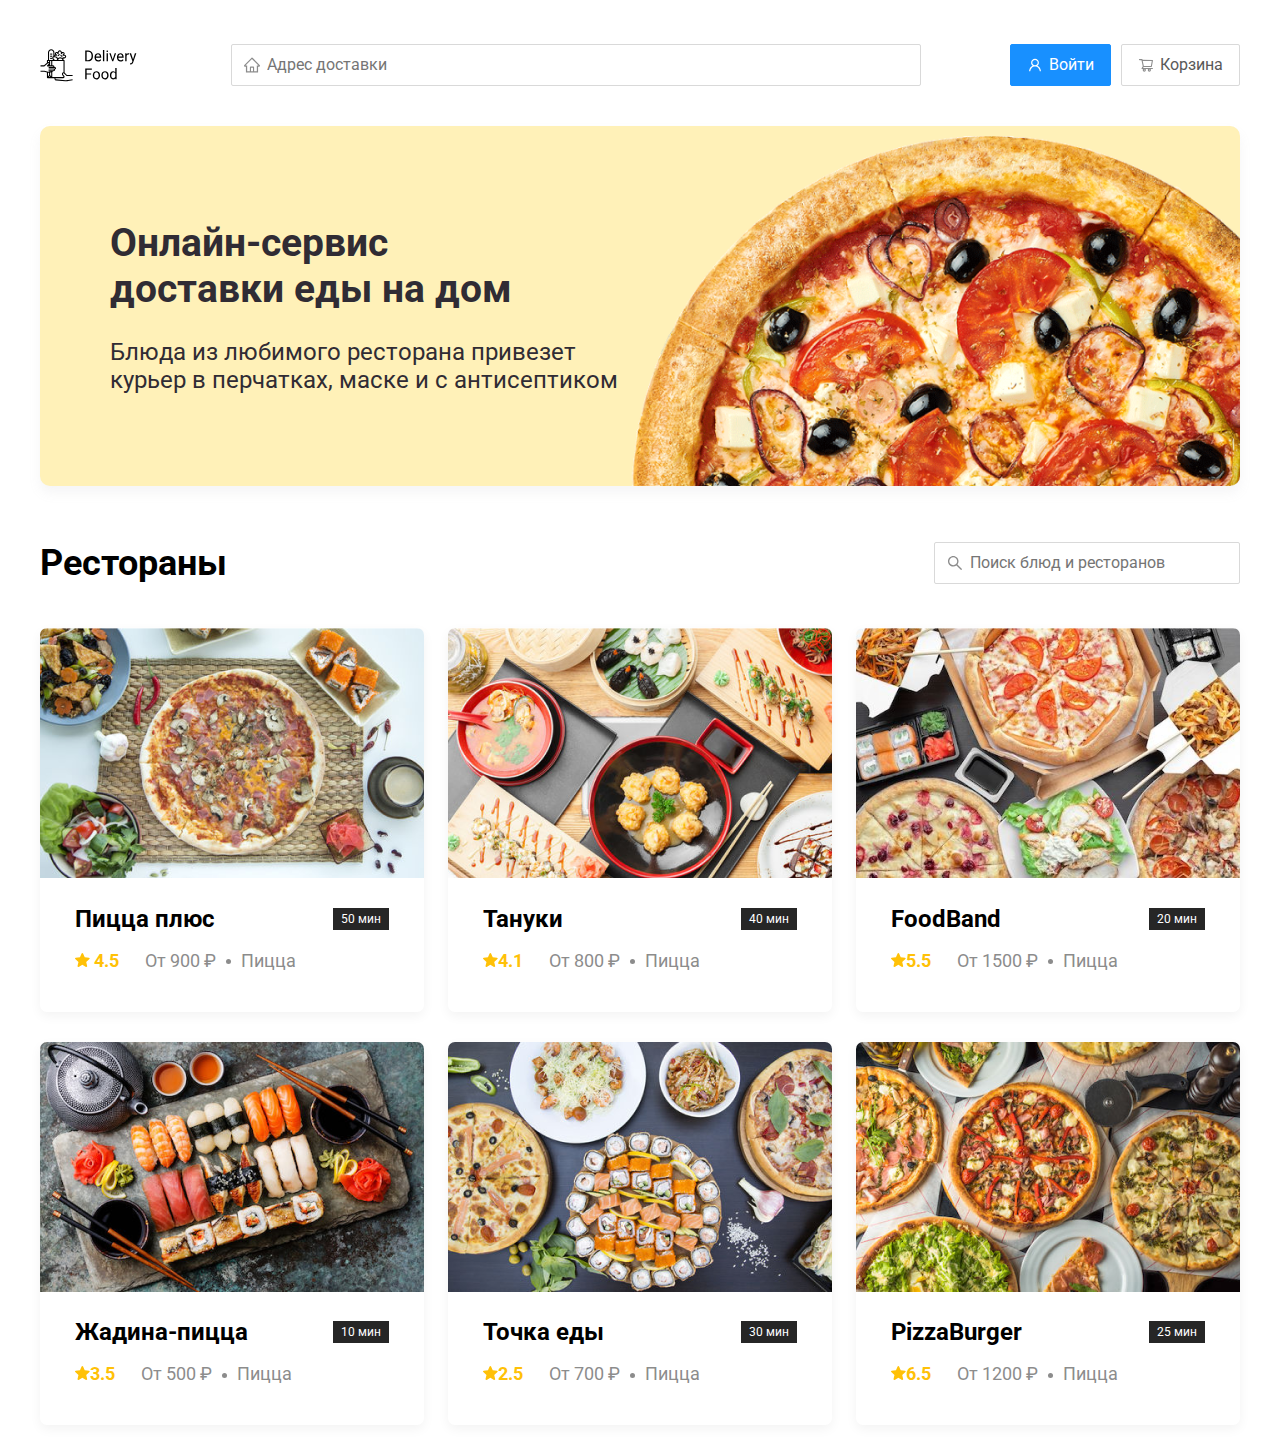
==== index.html @ b8d731ee "Add files via upload" ====
<!DOCTYPE html>
<html lang="en">
  <head>
    <meta charset="UTF-8" />
    <meta name="viewport" content="width=device-width, initial-scale=1.0" />
    <title>Delivery Food - Доставка на дом</title>
    <link
      href="https://fonts.googleapis.com/css2?family=Roboto:wght@400;700&display=swap&subset=cyrillic"
      rel="stylesheet"
    />
    <link rel="stylesheet" href="./css/normalize.css" />
    <link rel="stylesheet" href="./css/style.css" />
  </head>
  <body>
    <div class="container">
      <header class="header">
        <img src="./image/logo.svg" alt="logo" class="logo" />
        <input
          type="text"
          class="input input-address"
          placeholder="Адрес доставки"
        />
        <div class="buttons">
          <button class="button button-primary">
            <img src="./image/User.svg" alt="user" class="button-icon" />
            <span class="button-text">Войти</span>
          </button>
          <button class="button">
            <img
              src="./image/ShoppingCard.svg"
              alt="user"
              class="button-icon"
            /><span class="button-text">Корзина</span>
          </button>
        </div>
      </header>
      <section class="promo">
        <h1 class="promo-title">Онлайн-сервис <br />доставки еды на дом</h1>
        <p class="promo-text">
          Блюда из любимого ресторана привезет курьер в перчатках, маске и с
          антисептиком
        </p>
      </section>
      <section class="resturants">
        <div class="section-heading">
          <h2 class="section-title">Рестораны</h2>
          <input
            type="text"
            class="input input-search"
            placeholder="Поиск блюд и ресторанов"
          />
        </div>
        <div class="cards">
          <div class="card">
            <img src="./image/image1.png" alt="" class="card-image" />
            <div class="card-text">
              <div class="card-heading">
                <h3 class="card-title">Пицца плюс</h3>
                <span class="card-tag tag">50 мин</span>
              </div>
              <div class="card-info">
                <div class="rating">
                  <img src="./image/star.svg" alt="" class="reting-star" />
                  4.5
                </div>
                <div class="price">От 900 ₽</div>
                <div class="category">Пицца</div>
              </div>
            </div>
          </div>
          <div class="card">
            <img src="./image/image2.png" alt="" class="card-image" />
            <div class="card-text">
              <div class="card-heading">
                <h3 class="card-title">Тануки</h3>
                <span class="card-tag tag">40 мин</span>
              </div>
              <div class="card-info">
                <div class="rating">
                  <img src="./image/star.svg" alt="" class="reting-star" />4.1
                </div>
                <div class="price">От 800 ₽</div>
                <div class="category">Пицца</div>
              </div>
            </div>
          </div>
          <div class="card">
            <img src="./image/image3.png" alt="" class="card-image" />
            <div class="card-text">
              <div class="card-heading">
                <h3 class="card-title">FoodBand</h3>
                <span class="card-tag tag">20 мин</span>
              </div>
              <div class="card-info">
                <div class="rating">
                  <img src="./image/star.svg" alt="" class="reting-star" />5.5
                </div>
                <div class="price">От 1500 ₽</div>
                <div class="category">Пицца</div>
              </div>
            </div>
          </div>
          <div class="card">
            <img src="./image/image4.png" alt="" class="card-image" />
            <div class="card-text">
              <div class="card-heading">
                <h3 class="card-title">Жадина-пицца</h3>
                <span class="card-tag tag">10 мин</span>
              </div>
              <div class="card-info">
                <div class="rating">
                  <img src="./image/star.svg" alt="" class="reting-star" />3.5
                </div>
                <div class="price">От 500 ₽</div>
                <div class="category">Пицца</div>
              </div>
            </div>
          </div>
          <div class="card">
            <img src="./image/image5.png" alt="" class="card-image" />
            <div class="card-text">
              <div class="card-heading">
                <h3 class="card-title">Точка еды</h3>
                <span class="card-tag tag">30 мин</span>
              </div>
              <div class="card-info">
                <div class="rating">
                  <img src="./image/star.svg" alt="" class="reting-star" />2.5
                </div>
                <div class="price">От 700 ₽</div>
                <div class="category">Пицца</div>
              </div>
            </div>
          </div>
          <div class="card">
            <img src="./image/image6.png" alt="" class="card-image" />
            <div class="card-text">
              <div class="card-heading">
                <h3 class="card-title">PizzaBurger</h3>
                <span class="card-tag tag">25 мин</span>
              </div>
              <div class="card-info">
                <div class="rating">
                  <img src="./image/star.svg" alt="" class="reting-star" />6.5
                </div>
                <div class="price">От 1200 ₽</div>
                <div class="category">Пицца</div>
              </div>
            </div>
          </div>
        </div>
      </section>
    </div>
  </body>
</html>
---- css/style.css ----
* {
  box-sizing: border-box;
}
body {
  padding-top: 44px;
  font-family: "Roboto", sans-serif;
}
.container {
  max-width: 1200px;
  margin: auto;
}
.header {
  margin-bottom: 40px;
  display: flex;
  align-items: center;
  justify-content: space-between;
}
.input {
  background: #ffffff;
  border: 1px solid #d9d9d9;
  border-radius: 2px;
  font-size: 16px;
  line-height: 24px;
  padding: 8px;
  padding-left: 35px;
  background-repeat: no-repeat;
  background-position: left 11px center;
}
.input-address {
  width: 690px;
  background-image: url(../image/home.svg);
}
.input-search {
  width: 306px;
  background-image: url(../image/search.svg);
}
.buttons {
  display: flex;
  align-items: center;
}
.button {
  display: flex;
  align-items: center;
  padding: 8px 16px;
  background: #ffffff;
  border: 1px solid #d9d9d9;
  box-sizing: border-box;
  box-shadow: 0px 0px 2px rgba(0, 0, 0, 0.0015);
  border-radius: 2px;
  color: #595959;
  font-size: 16px;
  line-height: 24px;
}
.button-primary {
  background: #1890ff;
  border: 1px solid #1890ff;
  color: #ffffff;
  margin-right: 10px;
}
.button-icon {
  margin-right: 6px;
  vertical-align: middle;
}
.promo {
  margin-bottom: 56px;
  padding: 68px 70px;
  background: #fff1b8 url(../image/pizza.jpeg) no-repeat top right -300px / 1100px;
  border-radius: 10px;
  box-shadow: 0px 7px 12px rgba(158, 158, 163, 0.1);
}
.promo-title {
  font-style: normal;
  font-weight: bold;
  font-size: 39px;
  line-height: 46px;
  color: #302c34;
}
.promo-text {
  max-width: 538px;
  font-style: normal;
  font-weight: normal;
  font-size: 24px;
  line-height: 28px;
  color: #302c34;
}
.section-heading {
  display: flex;
  align-items: center;
  justify-content: space-between;
  margin-bottom: 44px;
}
.section-title {
  font-style: normal;
  font-weight: bold;
  font-size: 36px;
  line-height: 42px;
  color: #000000;
  margin: 0;
}
.cards {
  display: flex;
  align-items: flex-start;
  justify-content: space-between;
  flex-wrap: wrap;
}
.card {
  background: #ffffff;
  box-shadow: 0px 4px 12px rgba(0, 0, 0, 0.05);
  border-radius: 7px;
  overflow: hidden;
  margin-bottom: 30px;
}
.card-image {
  width: 384px;
  height: 250px;
  object-fit: cover;
}
.card-text {
  padding-top: 20px;
  padding-bottom: 35px;
  padding-right: 35px;
  padding-left: 35px;
}
.card-heading {
  display: flex;
  align-items: center;
  justify-content: space-between;
  margin-bottom: 10px;
}
.card-title {
  margin: 0;
  font-style: normal;
  font-weight: bold;
  font-size: 24px;
  line-height: 32px;
}
.card-tag {
  font-size: normal;
  font-weight: normal;
  font-size: 12px;
  line-height: 20px;
  color: #fff;
  background: #262626;
  background-repeat: 2px;
  padding: 1px 8px;
}
.card-info {
  display: flex;
  align-items: center;
}
.rating {
  margin-right: 26px;
  color: #ffc107;
  font-weight: bold;
  font-size: 18px;
  line-height: 32px;
}
.price,
.category {
  font-size: 18px;
  line-height: 32px;
  color: #8c8c8c;
}
.price {
  margin-right: 10px;
}
.price:after {
  content: "";
  width: 5px;
  height: 5px;
  background: #8c8c8c;
  display: inline-block;
  vertical-align: middle;
  border-radius: 50%;
  margin-left: 10px;
}
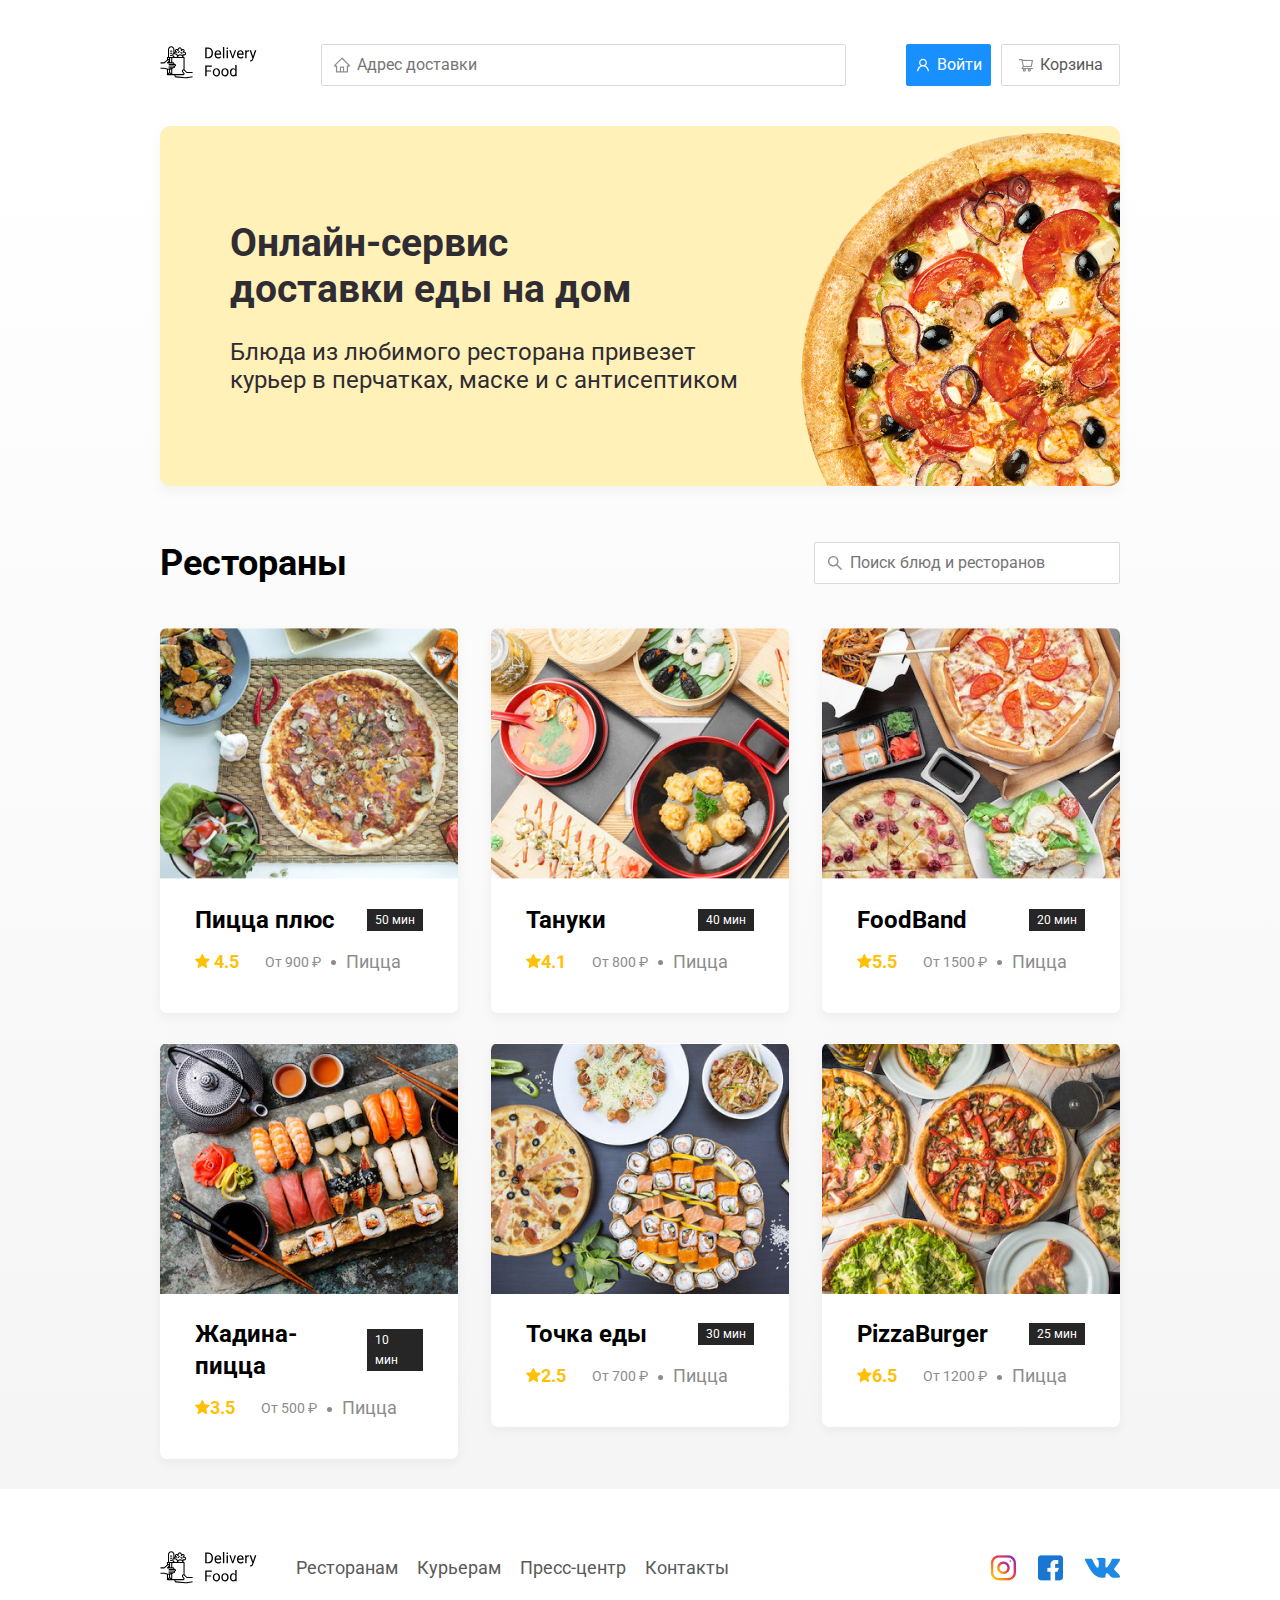
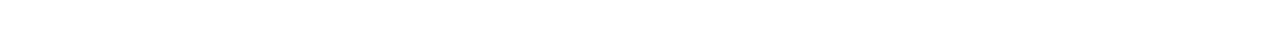
==== commit 4535d319: "Add files via upload" ====
--- a/index.html
+++ b/index.html
@@ -9,147 +9,241 @@
       rel="stylesheet"
     />
     <link rel="stylesheet" href="./css/normalize.css" />
+    <link rel="stylesheet" href="./css/animate.css/animate.css">
     <link rel="stylesheet" href="./css/style.css" />
   </head>
   <body>
-    <div class="container">
-      <header class="header">
-        <img src="./image/logo.svg" alt="logo" class="logo" />
-        <input
-          type="text"
-          class="input input-address"
-          placeholder="Адрес доставки"
-        />
-        <div class="buttons">
-          <button class="button button-primary">
-            <img src="./image/User.svg" alt="user" class="button-icon" />
-            <span class="button-text">Войти</span>
-          </button>
-          <button class="button">
-            <img
-              src="./image/ShoppingCard.svg"
-              alt="user"
-              class="button-icon"
-            /><span class="button-text">Корзина</span>
-          </button>
-        </div>
-      </header>
-      <section class="promo">
-        <h1 class="promo-title">Онлайн-сервис <br />доставки еды на дом</h1>
-        <p class="promo-text">
-          Блюда из любимого ресторана привезет курьер в перчатках, маске и с
-          антисептиком
-        </p>
-      </section>
-      <section class="resturants">
-        <div class="section-heading">
-          <h2 class="section-title">Рестораны</h2>
-          <input
-            type="text"
-            class="input input-search"
-            placeholder="Поиск блюд и ресторанов"
-          />
-        </div>
-        <div class="cards">
-          <div class="card">
-            <img src="./image/image1.png" alt="" class="card-image" />
-            <div class="card-text">
-              <div class="card-heading">
-                <h3 class="card-title">Пицца плюс</h3>
-                <span class="card-tag tag">50 мин</span>
-              </div>
-              <div class="card-info">
-                <div class="rating">
-                  <img src="./image/star.svg" alt="" class="reting-star" />
-                  4.5
-                </div>
-                <div class="price">От 900 ₽</div>
-                <div class="category">Пицца</div>
-              </div>
-            </div>
-          </div>
-          <div class="card">
-            <img src="./image/image2.png" alt="" class="card-image" />
-            <div class="card-text">
-              <div class="card-heading">
-                <h3 class="card-title">Тануки</h3>
-                <span class="card-tag tag">40 мин</span>
-              </div>
-              <div class="card-info">
-                <div class="rating">
-                  <img src="./image/star.svg" alt="" class="reting-star" />4.1
-                </div>
-                <div class="price">От 800 ₽</div>
-                <div class="category">Пицца</div>
-              </div>
-            </div>
-          </div>
-          <div class="card">
-            <img src="./image/image3.png" alt="" class="card-image" />
-            <div class="card-text">
-              <div class="card-heading">
-                <h3 class="card-title">FoodBand</h3>
-                <span class="card-tag tag">20 мин</span>
-              </div>
-              <div class="card-info">
-                <div class="rating">
-                  <img src="./image/star.svg" alt="" class="reting-star" />5.5
-                </div>
-                <div class="price">От 1500 ₽</div>
-                <div class="category">Пицца</div>
-              </div>
-            </div>
-          </div>
-          <div class="card">
-            <img src="./image/image4.png" alt="" class="card-image" />
-            <div class="card-text">
-              <div class="card-heading">
-                <h3 class="card-title">Жадина-пицца</h3>
-                <span class="card-tag tag">10 мин</span>
-              </div>
-              <div class="card-info">
-                <div class="rating">
-                  <img src="./image/star.svg" alt="" class="reting-star" />3.5
-                </div>
-                <div class="price">От 500 ₽</div>
-                <div class="category">Пицца</div>
-              </div>
-            </div>
-          </div>
-          <div class="card">
-            <img src="./image/image5.png" alt="" class="card-image" />
-            <div class="card-text">
-              <div class="card-heading">
-                <h3 class="card-title">Точка еды</h3>
-                <span class="card-tag tag">30 мин</span>
-              </div>
-              <div class="card-info">
-                <div class="rating">
-                  <img src="./image/star.svg" alt="" class="reting-star" />2.5
-                </div>
-                <div class="price">От 700 ₽</div>
-                <div class="category">Пицца</div>
-              </div>
-            </div>
-          </div>
-          <div class="card">
-            <img src="./image/image6.png" alt="" class="card-image" />
-            <div class="card-text">
-              <div class="card-heading">
-                <h3 class="card-title">PizzaBurger</h3>
-                <span class="card-tag tag">25 мин</span>
-              </div>
-              <div class="card-info">
-                <div class="rating">
-                  <img src="./image/star.svg" alt="" class="reting-star" />6.5
-                </div>
-                <div class="price">От 1200 ₽</div>
-                <div class="category">Пицца</div>
-              </div>
-            </div>
-          </div>
-        </div>
-      </section>
+  <div class="container">
+    <header class="header">
+      <a href="index.html" class="logo animated tada"><img src="./image/logo.svg" alt="logo" /></a>
+    <input type="text" class="input input-address" placeholder="Адрес доставки" />
+      <div class="buttons">
+        <button class="button button-primary">
+          <img src="./image/User.svg" alt="user" class="button-icon" />
+          <span class="button-text">Войти</span>
+        </button>
+        <button class="button" id="card-button">
+          <img src="./image/ShoppingCard.svg" alt="user" class="button-icon" /><span class="button-text">Корзина</span>
+        </button>
+      </div>
+    </header>
+  </div>
+    <main class="main">
+      <div class="container">
+        <section class="promo">
+          <h1 class="promo-title">Онлайн-сервис <br />доставки еды на дом</h1>
+          <p class="promo-text">
+            Блюда из любимого ресторана привезет курьер в перчатках, маске и с
+            антисептиком
+          </p>
+        </section>
+        <section class="resturants">
+          <div class="section-heading">
+            <h2 class="section-title">Рестораны</h2>
+            <input
+              type="text"
+              class="input input-search"
+              placeholder="Поиск блюд и ресторанов"
+            />
+          </div>
+          <div class="cards">
+            <a href="restaurant.html" class="card">
+              <img src="./image/image1.png" alt="" class="card-image" />
+              <div class="card-text">
+                <div class="card-heading">
+                  <h3 class="card-title">Пицца плюс</h3>
+                  <span class="card-tag tag">50 мин</span>
+                </div>
+                <div class="card-info">
+                  <div class="rating">
+                    <img src="./image/star.svg" alt="" class="reting-star" />
+                    4.5
+                  </div>
+                  <div class="price">От 900 ₽</div>
+                  <div class="category">Пицца</div>
+                </div>
+              </div>
+            </a>
+            <a href="restaurant.html" class="card">
+              <img src="./image/image2.png" alt="" class="card-image" />
+              <div class="card-text">
+                <div class="card-heading">
+                  <h3 class="card-title">Тануки</h3>
+                  <span class="card-tag tag">40 мин</span>
+                </div>
+                <div class="card-info">
+                  <div class="rating">
+                    <img src="./image/star.svg" alt="" class="reting-star" />4.1
+                  </div>
+                  <div class="price">От 800 ₽</div>
+                  <div class="category">Пицца</div>
+                </div>
+              </div>
+            </a>
+            <a href="restaurant.html" class="card">
+              <img src="./image/image3.png" alt="" class="card-image" />
+              <div class="card-text">
+                <div class="card-heading">
+                  <h3 class="card-title">FoodBand</h3>
+                  <span class="card-tag tag">20 мин</span>
+                </div>
+                <div class="card-info">
+                  <div class="rating">
+                    <img src="./image/star.svg" alt="" class="reting-star" />5.5
+                  </div>
+                  <div class="price">От 1500 ₽</div>
+                  <div class="category">Пицца</div>
+                </div>
+              </div>
+            </a>
+            <a href="restaurant.html" class="card">
+              <img src="./image/image4.png" alt="" class="card-image" />
+              <div class="card-text">
+                <div class="card-heading">
+                  <h3 class="card-title">Жадина-пицца</h3>
+                  <span class="card-tag tag">10 мин</span>
+                </div>
+                <div class="card-info">
+                  <div class="rating">
+                    <img src="./image/star.svg" alt="" class="reting-star" />3.5
+                  </div>
+                  <div class="price">От 500 ₽</div>
+                  <div class="category">Пицца</div>
+                </div>
+              </div>
+            </a>
+            <a href="restaurant.html" class="card">
+              <img src="./image/image5.png" alt="" class="card-image" />
+              <div class="card-text">
+                <div class="card-heading">
+                  <h3 class="card-title">Точка еды</h3>
+                  <span class="card-tag tag">30 мин</span>
+                </div>
+                <div class="card-info">
+                  <div class="rating">
+                    <img src="./image/star.svg" alt="" class="reting-star" />2.5
+                  </div>
+                  <div class="price">От 700 ₽</div>
+                  <div class="category">Пицца</div>
+                </div>
+              </div>
+            </a>
+            <a href="restaurant.html" class="card">
+              <img src="./image/image6.png" alt="" class="card-image" />
+              <div class="card-text">
+                <div class="card-heading">
+                  <h3 class="card-title">PizzaBurger</h3>
+                  <span class="card-tag tag">25 мин</span>
+                </div>
+                <div class="card-info">
+                  <div class="rating">
+                    <img src="./image/star.svg" alt="" class="reting-star" />6.5
+                  </div>
+                  <div class="price">От 1200 ₽</div>
+                  <div class="category">Пицца</div>
+                </div>
+              </div>
+            </a>
+          </div>
+        </section>
+      </div>
+    </main>
+    <footer class="footer">
+      <div class="container">
+        <div class="footer-block">
+          <img src="./image/logo.svg" alt="" class="logo footer-logo" />
+          <nav class="footer-nav">
+            <a href="#" class="footer-link">Ресторанам</a>
+            <a href="#" class="footer-link">Курьерам</a>
+            <a href="#" class="footer-link">Пресс-центр</a>
+            <a href="#" class="footer-link">Контакты</a>
+          </nav>
+          <div class="social-links">
+            <a href="#" class="social-links">
+              <img src="./image/insta.png" alt="instagram"
+            /></a>
+            <a href="#" class="social-links">
+              <img src="./image/fb.png" alt="facebook"
+            /></a>
+            <a href="#" class="social-links">
+              <img src="./image/vk.png" alt="vkontakte"
+            /></a>
+          </div>
+        </div>
+      </div>
+    </footer>
+    <div class="modal">
+      <div class="modal-dilaog">
+        <div class="modal-header">
+          <h3 class="modal-title">Корзина</h3>
+          <div class="close">&times;</div>
+        </div>
+        <div class="modal-body">
+          <div class="food-row">
+            <span class="food-name">
+              Ролл угорь стандарт
+            </span>
+            <strong class="food-price">250 ₽</strong>
+            <div class="food-counter">
+              <button class="counter-button">-</button>
+              <span class="counter">1</span>
+              <button class="counter-button">+</button>
+            </div>
+          </div>
+          <div class="food-row">
+            <span class="food-name">
+              Ролл угорь стандарт
+            </span>
+            <strong class="food-price">250 ₽</strong>
+            <div class="food-counter">
+              <button class="counter-button">-</button>
+              <span class="counter">1</span>
+              <button class="counter-button">+</button>
+            </div>
+          </div>
+          <div class="food-row">
+            <span class="food-name">
+              Ролл угорь стандарт
+            </span>
+            <strong class="food-price">250 ₽</strong>
+            <div class="food-counter">
+              <button class="counter-button">-</button>
+              <span class="counter">1</span>
+              <button class="counter-button">+</button>
+            </div>
+          </div>
+          <div class="food-row">
+            <span class="food-name">
+              Ролл угорь стандарт
+            </span>
+            <strong class="food-price">250 ₽</strong>
+            <div class="food-counter">
+              <button class="counter-button">-</button>
+              <span class="counter">1</span>
+              <button class="counter-button">+</button>
+            </div>
+          </div>
+          <div class="food-row">
+            <span class="food-name">
+              Ролл угорь стандарт
+            </span>
+            <strong class="food-price">250 ₽</strong>
+            <div class="food-counter">
+              <button class="counter-button">-</button>
+              <span class="counter">1</span>
+              <button class="counter-button">+</button>
+            </div>
+          </div>
+        </div>
+        <div class="modal-footer">
+          <span class="modal-pricetag">1250 ₽</span>
+          <div class="footer-buttons">
+            <button class="button button-primary">Оформить заказ</button><button class="button">Отмена</button>
+          </div>
+        </div>
+        <!-- /.modal-footer -->
+      </div>
     </div>
+    <script src="./js/main.js"></script>
   </body>
 </html>
--- a/css/style.css
+++ b/css/style.css
@@ -27,12 +27,13 @@
   background-position: left 11px center;
 }
 .input-address {
-  width: 690px;
+  flex: 0.8;
   background-image: url(../image/home.svg);
 }
 .input-search {
   width: 306px;
   background-image: url(../image/search.svg);
+  margin-left: auto;
 }
 .buttons {
   display: flex;
@@ -55,11 +56,21 @@
   background: #1890ff;
   border: 1px solid #1890ff;
   color: #ffffff;
+  padding: 8px 8px;
   margin-right: 10px;
 }
 .button-icon {
   margin-right: 6px;
   vertical-align: middle;
+}
+.button-card-text {
+  margin-right: 10px;
+  justify-content: center;
+  align-items: center;
+  text-align: center;
+}
+.button-card-image {
+  padding-left: 5px;
 }
 .promo {
   margin-bottom: 56px;
@@ -83,10 +94,16 @@
   line-height: 28px;
   color: #302c34;
 }
+.main {
+  background: linear-gradient(
+    180deg,
+    rgba(245, 245, 245, 0) 1.04%,
+    #f5f5f5 100%
+  );
+}
 .section-heading {
   display: flex;
   align-items: center;
-  justify-content: space-between;
   margin-bottom: 44px;
 }
 .section-title {
@@ -96,6 +113,7 @@
   line-height: 42px;
   color: #000000;
   margin: 0;
+  margin-right: 30px;
 }
 .cards {
   display: flex;
@@ -109,12 +127,10 @@
   border-radius: 7px;
   overflow: hidden;
   margin-bottom: 30px;
-}
-.card-image {
-  width: 384px;
-  height: 250px;
-  object-fit: cover;
-}
+  flex-basis: 31%;
+  text-decoration: none;
+}
+
 .card-text {
   padding-top: 20px;
   padding-bottom: 35px;
@@ -133,6 +149,11 @@
   font-weight: bold;
   font-size: 24px;
   line-height: 32px;
+  text-decoration: none;
+  color: #000000;
+}
+.card-title-reg {
+  font-weight: 400;
 }
 .card-tag {
   font-size: normal;
@@ -144,11 +165,25 @@
   background-repeat: 2px;
   padding: 1px 8px;
 }
+
 .card-info {
   display: flex;
   align-items: center;
-}
-.rating {
+  flex-wrap: wrap;
+}
+.card-buttons {
+  display: flex;
+  align-items: center;
+  margin-top: 24px;
+  padding: 8px 8px;
+}
+.card-price-bold {
+  font-weight: bold;
+  font-size: 20px;
+  line-height: 32px;
+  margin-left: 30px;
+}
+.card .rating {
   margin-right: 26px;
   color: #ffc107;
   font-weight: bold;
@@ -163,6 +198,17 @@
 }
 .price {
   margin-right: 10px;
+}
+.ingredients {
+  font-size: 18px;
+  line-height: 21px;
+  color: #8c8c8c;
+}
+.category {
+  text-overflow: ellipsis;
+  overflow: hidden;
+  white-space: nowrap;
+  max-width: 150px;
 }
 .price:after {
   content: "";
@@ -174,3 +220,295 @@
   border-radius: 50%;
   margin-left: 10px;
 }
+.footer {
+  padding: 60px 0;
+}
+.footer-block {
+  display: flex;
+  align-items: center;
+  justify-content: space-between;
+}
+.footer-link {
+  display: inline-block;
+  color: #595959;
+}
+.footer-nav {
+  margin-left: 35px;
+  margin-right: auto;
+}
+.footer-link {
+  display: inline-block;
+  color: #595959;
+  text-decoration: none;
+  font-style: normal;
+  font-weight: normal;
+  font-size: 18px;
+  line-height: 21px;
+}
+.footer-link:not(:last-child) {
+  margin-right: 15px;
+}
+.social-links {
+  display: flex;
+  align-items: center;
+}
+.social-links:not(:last-child) {
+  margin-right: 21px;
+}
+.modal {
+  display: none;
+  position: fixed;
+  left: 0;
+  top: 0;
+  width: 100%;
+  height: 100%;
+  background: rgba(0, 0, 0, 0.4);
+}
+.is-open {
+  display: flex;
+}
+.modal-dilaog {
+  max-width: 780px;
+  width: 95%;
+  background: #ffffff;
+  border-radius: 5px;
+  margin: auto;
+  padding: 40px 45px;
+}
+.modal-header {
+  display: flex;
+  align-items: center;
+  justify-content: space-between;
+  margin-bottom: 45px;
+}
+.modal-title {
+  margin: 0;
+  font-style: normal;
+  font-weight: bold;
+  font-size: 36px;
+  line-height: 42px;
+}
+.close {
+  font-size: 36px;
+  border: none;
+  background-color: transparent;
+}
+.modal-body {
+  margin-bottom: 52px;
+}
+.food-row {
+  display: flex;
+  align-items: flex-start;
+  justify-content: space-between;
+  padding-bottom: 8px;
+  border-bottom: 1px solid #d9d9d9;
+  margin-bottom: 15px;
+}
+.food-name {
+  font-weight: normal;
+  font-size: 18px;
+  line-height: 32px;
+}
+.food-price {
+  margin-left: auto;
+  margin-right: 47px;
+  font-weight: bold;
+  font-size: 28px;
+  line-height: 32px;
+}
+.food-counter {
+  display: flex;
+  align-items: center;
+}
+.counter-button {
+  display: flex;
+  align-items: center;
+  justify-content: center;
+  width: 39px;
+  height: 32px;
+  background: #fff;
+  border: 1px solid #48a9ff;
+  box-sizing: border-box;
+  border-radius: 2px;
+  font-weight: normal;
+  font-size: 14px;
+  line-height: 22px;
+  color: #48a9ff;
+}
+.counter {
+  font-size: 16px;
+  line-height: 24px;
+  margin-left: 10px;
+  margin-right: 10px;
+}
+.modal-footer {
+  display: flex;
+  align-items: center;
+  justify-content: space-between;
+}
+.footer-buttons {
+  display: flex;
+  align-items: center;
+}
+.modal-pricetag {
+  background: #262626;
+  border-radius: 5px;
+  color: #ffffff;
+  padding: 15px 20px;
+  font-size: 20px;
+  line-height: 23px;
+}
+@media (max-width: 1366px) {
+  .container {
+    max-width: 960px;
+  }
+  .promo {
+    background-size: 750px;
+  }
+  .rating {
+    margin-right: 15px;
+  }
+  .catigory,
+  .price {
+    font-size: 14px;
+  }
+  .card-price-bold {
+    margin-left: 20px;
+  }
+}
+@media (max-width: 992px) {
+  .container {
+    max-width: 750px;
+  }
+  .promo {
+    padding: 50px;
+    background-size: 500px;
+    background-position: center right -200px;
+  }
+  .promo-text {
+    font-size: 17px;
+    max-width: 400px;
+  }
+  .card {
+    flex-basis: 49%;
+  }
+  .card-price-bold {
+    margin-left: 0px;
+  }
+  .footer-link {
+    font-size: 16px;
+  }
+}
+@media (max-width: 768px) {
+  .container {
+    max-width: 560px;
+  }
+  .promo {
+    background-size: 400px;
+    background-position: bottom right -200px;
+  }
+  .promo-title {
+    font-size: 24px;
+    line-height: 1.4;
+  }
+  .promo-text {
+    margin-top: 0;
+  }
+  .card-info {
+    flex-wrap: wrap;
+  }
+  .rating {
+    flex-basis: 100%;
+  }
+  .card-title {
+    font-size: 18px;
+    padding: 0px;
+  }
+}
+@media (max-width: 578px) {
+  .container {
+    width: 90%;
+  }
+  .header {
+    flex-wrap: wrap;
+  }
+  .input-address {
+    margin-top: 15px;
+    order: 5;
+    flex: 1;
+  }
+  .promo {
+    background-image: none;
+  }
+  .promo-title {
+    margin-bottom: 10px;
+  }
+  .section-title {
+    font-size: 20px;
+  }
+  .card {
+    flex-basis: 100%;
+  }
+  .card-image {
+    width: 384px;
+    height: 212.23px;
+  }
+  .card-price-bold {
+    margin-left: 30px;
+  }
+  .footer {
+    padding: 30px;
+  }
+  .footer-block {
+    align-items: flex-start;
+  }
+  .footer-nav {
+    order: 0;
+    margin-right: 0;
+    margin-left: 0;
+    display: flex;
+    flex-direction: column;
+  }
+  .footer-logo {
+    margin-right: 15px;
+    order: 1;
+  }
+  .social-links {
+    order: 2;
+  }
+}
+@media (max-width: 480px) {
+  .button-text {
+    display: none;
+  }
+  .button-icon {
+    margin: 0;
+  }
+  .button {
+    min-height: 40px;
+  }
+  .promo {
+    padding: 20px;
+  }
+  .section-heading {
+    align-items: center;
+    flex-wrap: wrap;
+    margin-bottom: 44px;
+  }
+  .footer-block {
+    flex-wrap: wrap;
+    flex-direction: column;
+    align-items: center;
+  }
+  .footer-logo {
+    order: 0;
+    margin-bottom: 20px;
+  }
+  .footer-nav {
+    margin-bottom: 20px;
+    text-align: left;
+  }
+  .footer-link:not(:last-child) {
+    margin-right: 0;
+  }
+}
